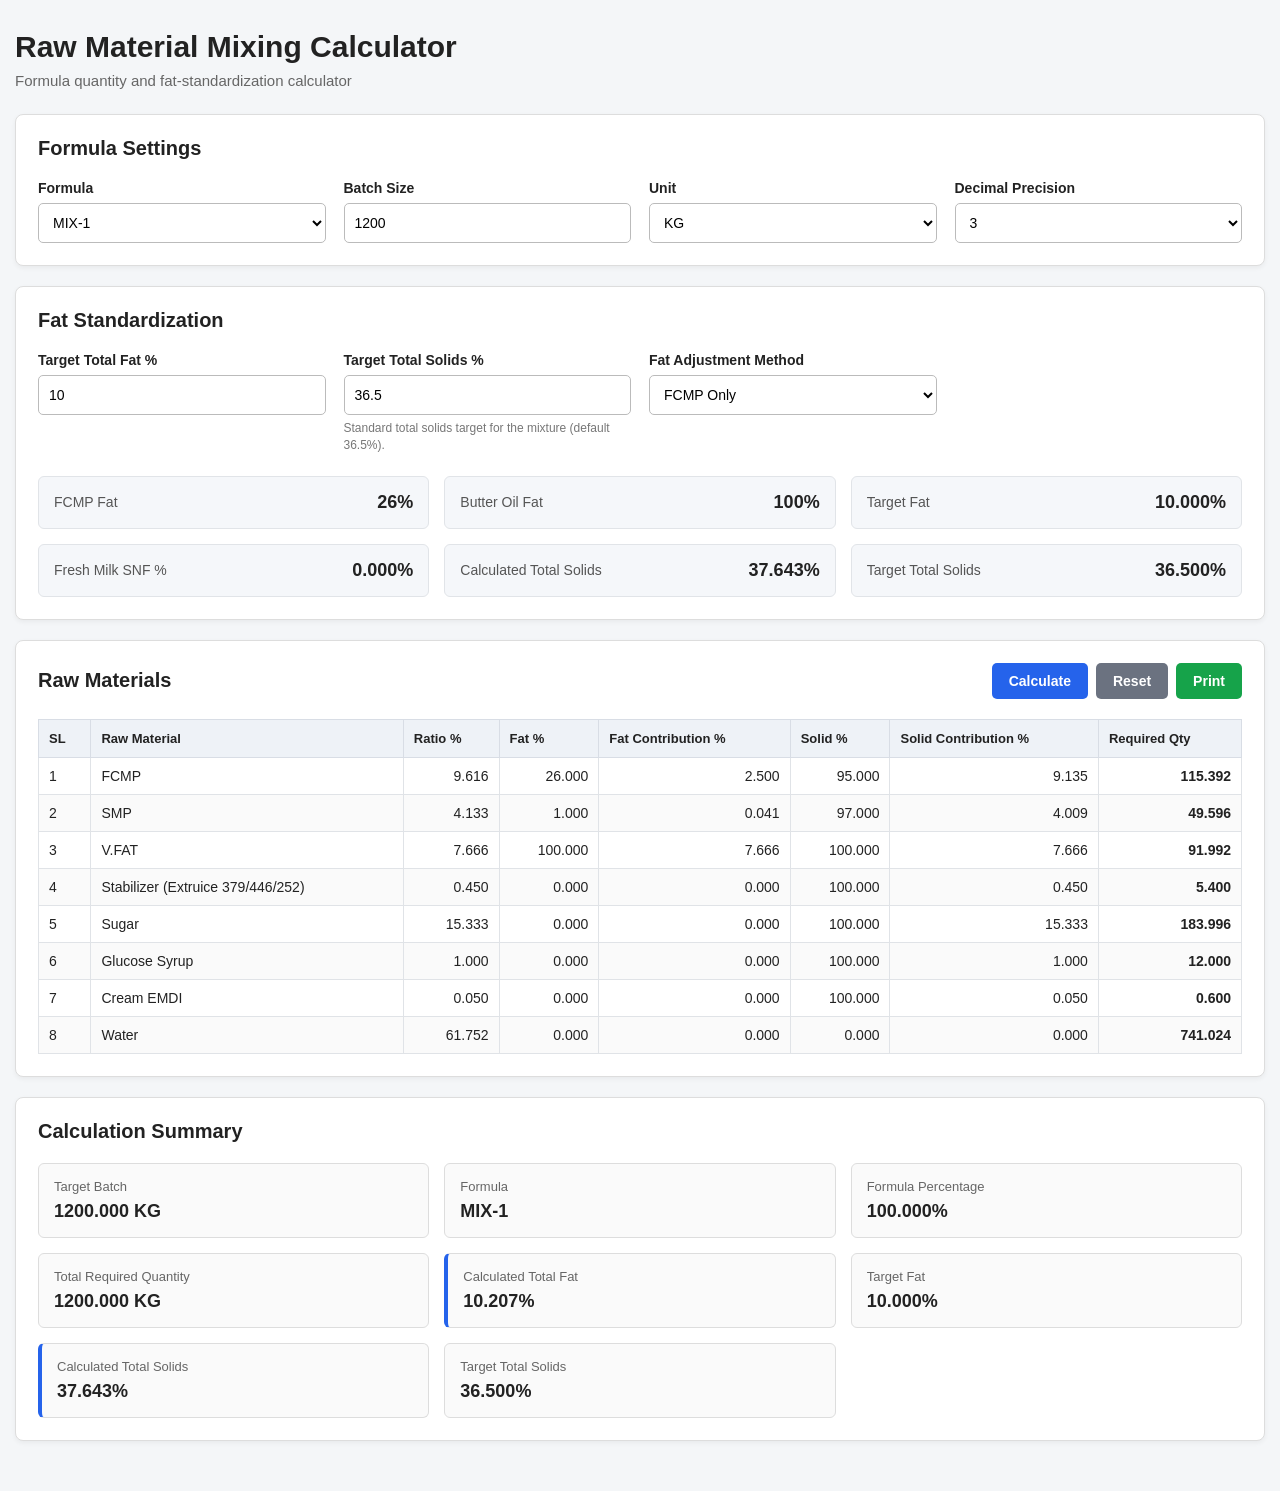
==== index.html @ db416eaf "initial commit" ====
<!DOCTYPE html>
<html lang="en">
<head>
    <meta charset="UTF-8">
    <meta name="viewport" content="width=device-width, initial-scale=1.0">

    <title>Raw Material Mixing Calculator</title>

    <link rel="stylesheet" href="style.css">
</head>

<body>

<div class="container">

    <header class="page-header">
        <h1>Raw Material Mixing Calculator</h1>
        <p>Formula quantity and fat-standardization calculator</p>
    </header>


    <!-- =========================================================
         FORMULA SETTINGS
    ========================================================== -->

    <section class="card">

        <h2>Formula Settings</h2>

        <div class="form-grid">

            <div class="form-group">
                <label for="formulaSelect">
                    Formula
                </label>

                <select id="formulaSelect"></select>
            </div>


            <div class="form-group">
                <label for="batchSize">
                    Batch Size
                </label>

                <input
                    type="number"
                    id="batchSize"
                    value="1200"
                    min="0"
                    step="0.001"
                >
            </div>


            <div class="form-group">
                <label for="unitSelect">
                    Unit
                </label>

                <select id="unitSelect">
                    <option value="KG">KG</option>
                    <option value="G">G</option>
                    <option value="L">L</option>
                    <option value="ML">ML</option>
                    <option value="PCS">PCS</option>
                </select>
            </div>


            <div class="form-group">
                <label for="decimalSelect">
                    Decimal Precision
                </label>

                <select id="decimalSelect">
                    <option value="0">0</option>
                    <option value="1">1</option>
                    <option value="2">2</option>
                    <option value="3" selected>3</option>
                    <option value="4">4</option>
                </select>
            </div>

        </div>

    </section>


    <!-- =========================================================
         FAT STANDARDIZATION
    ========================================================== -->

    <section class="card">

        <h2>Fat Standardization</h2>

        <div class="form-grid">

            <div class="form-group">
                <label for="targetFat">
                    Target Total Fat %
                </label>

                <input
                    type="number"
                    id="targetFat"
                    value="10"
                    min="0"
                    step="0.001"
                >
            </div>


            <div class="form-group">
                <label for="targetSolids">
                    Target Total Solids %
                </label>

                <input
                    type="number"
                    id="targetSolids"
                    value="36.5"
                    min="0"
                    step="0.001"
                >

                <small>
                    Standard total solids target for the mixture (default 36.5%).
                </small>
            </div>


            <div
                class="form-group"
                id="freshMilkFatGroup"
            >
                <label for="freshMilkFat">
                    Fresh Milk Fat %
                </label>

                <input
                    type="number"
                    id="freshMilkFat"
                    value="3.8"
                    min="0"
                    max="100"
                    step="0.001"
                >

                <small>
                    Used only when the selected formula contains Fresh Milk.
                </small>
            </div>


            <div
                class="form-group"
                id="clrGroup"
            >
                <label for="clrValue">
                    Fresh Milk CLR
                </label>

                <input
                    type="number"
                    id="clrValue"
                    value="28.5"
                    min="28"
                    max="31"
                    step="0.01"
                >

                <small>
                    Corrected Lacto Reading (typically 28–31). Used with Fresh Milk fat to calculate SNF.
                </small>
            </div>


            <div class="form-group">
                <label for="adjustmentMethod">
                    Fat Adjustment Method
                </label>

                <select id="adjustmentMethod">

                    <option value="fcmp">
                        FCMP Only
                    </option>

                    <option value="butter">
                        Butter Oil Only
                    </option>

                    <option value="both">
                        FCMP + Butter Oil
                    </option>

                </select>
            </div>


            <div
                class="form-group"
                id="fcmpRatioGroup"
            >
                <label for="fcmpRatio">
                    FCMP Adjustment %
                </label>

                <input
                    type="number"
                    id="fcmpRatio"
                    value="70"
                    min="0"
                    max="100"
                    step="1"
                >

                <small>
                    Remaining percentage is assigned to Butter Oil.
                </small>
            </div>

        </div>


        <div class="fat-info">

            <div class="fat-info-item">
                <span>FCMP Fat</span>
                <strong>26%</strong>
            </div>

            <div class="fat-info-item">
                <span>Butter Oil Fat</span>
                <strong>100%</strong>
            </div>

            <div class="fat-info-item">
                <span>Target Fat</span>
                <strong id="targetFatDisplay">10%</strong>
            </div>

            <div class="fat-info-item">
                <span>Fresh Milk SNF %</span>
                <strong id="snfDisplay">0%</strong>
            </div>

            <div class="fat-info-item">
                <span>Calculated Total Solids</span>
                <strong id="totalSolidsDisplay">0%</strong>
            </div>

            <div class="fat-info-item">
                <span>Target Total Solids</span>
                <strong id="targetSolidsDisplay">36.5%</strong>
            </div>

        </div>

    </section>


    <!-- =========================================================
         MATERIAL TABLE
    ========================================================== -->

    <section class="card">

        <div class="section-header">

            <h2>Raw Materials</h2>

            <div class="button-group">

                <button
                    type="button"
                    class="btn btn-primary"
                    onclick="calculate()"
                >
                    Calculate
                </button>

                <button
                    type="button"
                    class="btn btn-secondary"
                    onclick="resetCalculator()"
                >
                    Reset
                </button>

                <button
                    type="button"
                    class="btn btn-print"
                    onclick="window.print()"
                >
                    Print
                </button>

            </div>

        </div>


        <div
            id="messageBox"
            class="message-box hidden"
        ></div>


        <div class="table-wrapper">

            <table id="materialTable">

                <thead>
                    <tr>
                        <th>SL</th>
                        <th>Raw Material</th>
                        <th>Ratio %</th>
                        <th>Fat %</th>
                        <th>Fat Contribution %</th>
                        <th>Solid %</th>
                        <th>Solid Contribution %</th>
                        <th>Required Qty</th>
                    </tr>
                </thead>

                <tbody id="materialTableBody"></tbody>

            </table>

        </div>

    </section>


    <!-- =========================================================
         SUMMARY
    ========================================================== -->

    <section class="card">

        <h2>Calculation Summary</h2>

        <div class="summary-grid">

            <div class="summary-item">
                <span>Target Batch</span>
                <strong id="summaryBatch">0</strong>
            </div>

            <div class="summary-item">
                <span>Formula</span>
                <strong id="summaryFormula">-</strong>
            </div>

            <div class="summary-item">
                <span>Formula Percentage</span>
                <strong id="summaryPercentage">0%</strong>
            </div>

            <div class="summary-item">
                <span>Total Required Quantity</span>
                <strong id="summaryQuantity">0</strong>
            </div>

            <div class="summary-item fat-summary">
                <span>Calculated Total Fat</span>
                <strong id="summaryFat">0%</strong>
            </div>

            <div class="summary-item">
                <span>Target Fat</span>
                <strong id="summaryTargetFat">10%</strong>
            </div>

            <div class="summary-item fat-summary">
                <span>Calculated Total Solids</span>
                <strong id="summarySolids">0%</strong>
            </div>

            <div class="summary-item">
                <span>Target Total Solids</span>
                <strong id="summaryTargetSolids">36.5%</strong>
            </div>

        </div>

    </section>

</div>


<script src="mixcalculator.js"></script>

</body>
</html>
---- style.css ----
/* ============================================================
   GLOBAL
============================================================ */

* {
    box-sizing: border-box;
}


body {
    margin: 0;

    padding: 30px 15px;

    font-family:
        Arial,
        Helvetica,
        sans-serif;

    background: #f4f6f8;

    color: #222;
}


.container {
    max-width: 1250px;

    margin: 0 auto;
}


/* ============================================================
   HEADER
============================================================ */

.page-header {
    margin-bottom: 25px;
}


.page-header h1 {
    margin: 0 0 8px;

    font-size: 30px;
}


.page-header p {
    margin: 0;

    color: #666;

    font-size: 15px;
}


/* ============================================================
   CARD
============================================================ */

.card {
    background: #fff;

    border: 1px solid #ddd;

    border-radius: 8px;

    padding: 22px;

    margin-bottom: 20px;

    box-shadow:
        0 2px 5px rgba(0, 0, 0, 0.05);
}


.card h2 {
    margin: 0 0 20px;

    font-size: 20px;
}


/* ============================================================
   FORM GRID
============================================================ */

.form-grid {
    display: grid;

    grid-template-columns:
        repeat(4, 1fr);

    gap: 18px;
}


.form-group {
    display: flex;

    flex-direction: column;
}


.form-group label {
    font-weight: 600;

    margin-bottom: 7px;

    font-size: 14px;
}


.form-group input,
.form-group select {
    width: 100%;

    height: 40px;

    padding: 8px 10px;

    border: 1px solid #bbb;

    border-radius: 5px;

    font-size: 14px;

    background: #fff;
}


.form-group input:focus,
.form-group select:focus {
    outline: none;

    border-color: #3578e5;

    box-shadow:
        0 0 0 2px rgba(53, 120, 229, 0.12);
}


.form-group small {
    margin-top: 5px;

    color: #777;

    font-size: 12px;

    line-height: 1.4;
}


/* ============================================================
   FAT INFORMATION
============================================================ */

.fat-info {
    display: grid;

    grid-template-columns:
        repeat(3, 1fr);

    gap: 15px;

    margin-top: 22px;
}


.fat-info-item {
    padding: 15px;

    background: #f5f7fa;

    border: 1px solid #e1e4e8;

    border-radius: 6px;

    display: flex;

    justify-content: space-between;

    align-items: center;
}


.fat-info-item span {
    color: #555;

    font-size: 14px;
}


.fat-info-item strong {
    font-size: 18px;
}


/* ============================================================
   SECTION HEADER
============================================================ */

.section-header {
    display: flex;

    justify-content: space-between;

    align-items: center;

    gap: 15px;

    margin-bottom: 20px;
}


.section-header h2 {
    margin: 0;
}


/* ============================================================
   BUTTONS
============================================================ */

.button-group {
    display: flex;

    gap: 8px;

    flex-wrap: wrap;
}


.btn {
    border: none;

    border-radius: 5px;

    padding: 10px 17px;

    cursor: pointer;

    font-size: 14px;

    font-weight: 600;
}


.btn-primary {
    background: #2563eb;

    color: #fff;
}


.btn-secondary {
    background: #6b7280;

    color: #fff;
}


.btn-print {
    background: #16a34a;

    color: #fff;
}


.btn:hover {
    opacity: 0.9;
}


/* ============================================================
   TABLE
============================================================ */

.table-wrapper {
    overflow-x: auto;
}


table {
    width: 100%;

    border-collapse: collapse;

    min-width: 950px;
}


thead th {
    background: #eef2f7;

    border: 1px solid #d8dde5;

    padding: 11px 10px;

    text-align: left;

    font-size: 13px;

    white-space: nowrap;
}


tbody td {
    border: 1px solid #e0e3e7;

    padding: 10px;

    font-size: 14px;
}


tbody tr:nth-child(even) {
    background: #fafafa;
}


tbody tr:hover {
    background: #f1f5f9;
}


.number-cell {
    text-align: right;

    white-space: nowrap;
}


.required-quantity {
    font-weight: 600;
}


/* ============================================================
   SUMMARY
============================================================ */

.summary-grid {
    display: grid;

    grid-template-columns:
        repeat(3, 1fr);

    gap: 15px;
}


.summary-item {
    border: 1px solid #ddd;

    border-radius: 6px;

    padding: 15px;

    background: #fafafa;
}


.summary-item span {
    display: block;

    color: #666;

    font-size: 13px;

    margin-bottom: 7px;
}


.summary-item strong {
    font-size: 18px;
}


.fat-summary {
    border-left: 4px solid #2563eb;
}


/* ============================================================
   MESSAGE
============================================================ */

.message-box {
    padding: 12px 15px;

    border-radius: 5px;

    margin-bottom: 18px;

    font-size: 14px;

    line-height: 1.5;
}


.message-box.warning {
    background: #fff7ed;

    border: 1px solid #fed7aa;

    color: #9a3412;
}


.message-box.error {
    background: #fef2f2;

    border: 1px solid #fecaca;

    color: #991b1b;
}


.hidden {
    display: none !important;
}


/* ============================================================
   RESPONSIVE
============================================================ */

@media (max-width: 900px) {

    .form-grid {
        grid-template-columns:
            repeat(2, 1fr);
    }


    .summary-grid {
        grid-template-columns:
            repeat(2, 1fr);
    }

}


@media (max-width: 600px) {

    body {
        padding: 15px 10px;
    }


    .card {
        padding: 15px;
    }


    .form-grid {
        grid-template-columns: 1fr;
    }


    .fat-info {
        grid-template-columns: 1fr;
    }


    .summary-grid {
        grid-template-columns: 1fr;
    }


    .section-header {
        flex-direction: column;

        align-items: flex-start;
    }


    .page-header h1 {
        font-size: 24px;
    }

}


/* ============================================================
   PRINT
============================================================ */

@media print {

    body {
        background: #fff;

        padding: 0;
    }


    .card {
        box-shadow: none;

        border: 1px solid #aaa;

        break-inside: avoid;
    }


    .button-group {
        display: none;
    }


    .form-group input,
    .form-group select {
        border: none;

        padding-left: 0;

        background: transparent;
    }


    .message-box {
        display: none;
    }

}
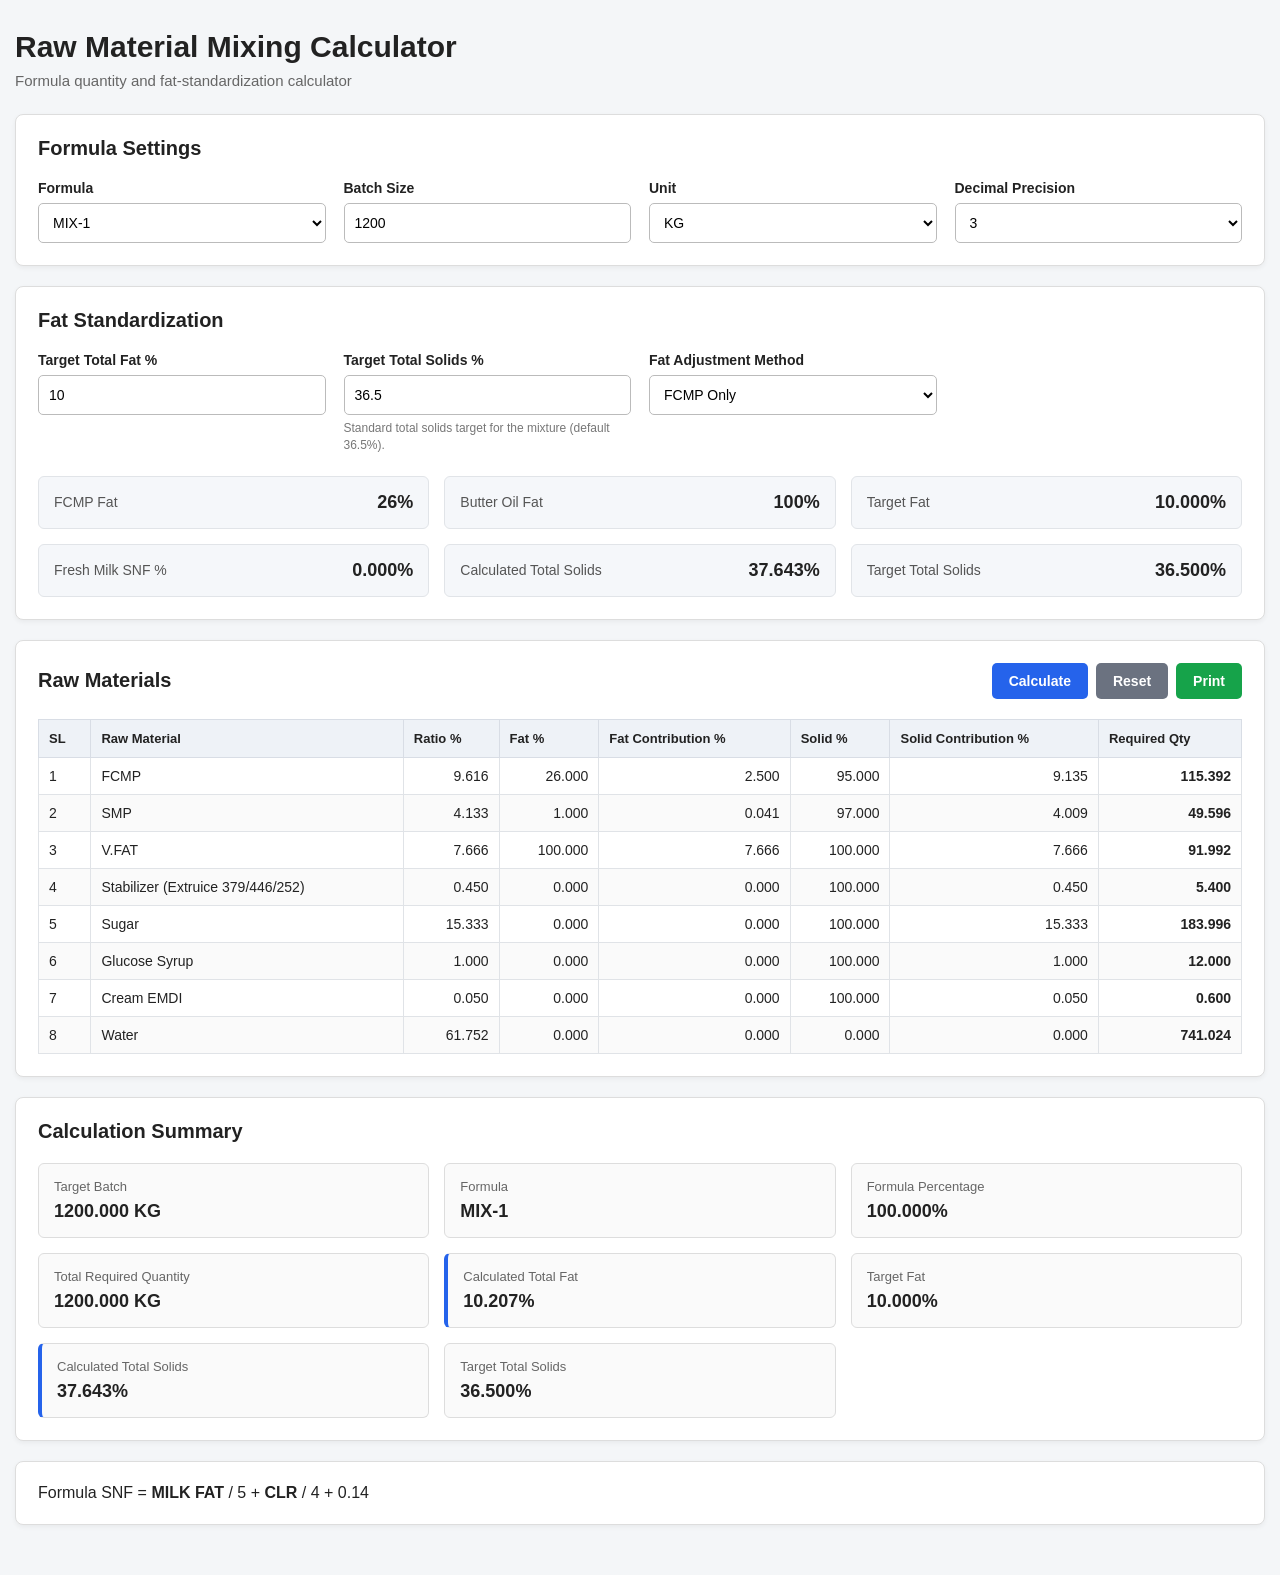
==== commit b7d4a9a6: "formula for SNF updated" ====
--- a/index.html
+++ b/index.html
@@ -1,398 +1,317 @@
-<!DOCTYPE html>
+<!doctype html>
 <html lang="en">
-<head>
-    <meta charset="UTF-8">
-    <meta name="viewport" content="width=device-width, initial-scale=1.0">
+  <head>
+    <meta charset="UTF-8" />
+    <meta name="viewport" content="width=device-width, initial-scale=1.0" />
 
     <title>Raw Material Mixing Calculator</title>
 
-    <link rel="stylesheet" href="style.css">
-</head>
-
-<body>
-
-<div class="container">
-
-    <header class="page-header">
+    <link rel="stylesheet" href="style.css" />
+  </head>
+
+  <body>
+    <div class="container">
+      <header class="page-header">
         <h1>Raw Material Mixing Calculator</h1>
         <p>Formula quantity and fat-standardization calculator</p>
-    </header>
-
-
-    <!-- =========================================================
+      </header>
+
+      <!-- =========================================================
          FORMULA SETTINGS
     ========================================================== -->
 
-    <section class="card">
-
+      <section class="card">
         <h2>Formula Settings</h2>
 
         <div class="form-grid">
-
-            <div class="form-group">
-                <label for="formulaSelect">
-                    Formula
-                </label>
-
-                <select id="formulaSelect"></select>
-            </div>
-
-
-            <div class="form-group">
-                <label for="batchSize">
-                    Batch Size
-                </label>
-
-                <input
-                    type="number"
-                    id="batchSize"
-                    value="1200"
-                    min="0"
-                    step="0.001"
-                >
-            </div>
-
-
-            <div class="form-group">
-                <label for="unitSelect">
-                    Unit
-                </label>
-
-                <select id="unitSelect">
-                    <option value="KG">KG</option>
-                    <option value="G">G</option>
-                    <option value="L">L</option>
-                    <option value="ML">ML</option>
-                    <option value="PCS">PCS</option>
-                </select>
-            </div>
-
-
-            <div class="form-group">
-                <label for="decimalSelect">
-                    Decimal Precision
-                </label>
-
-                <select id="decimalSelect">
-                    <option value="0">0</option>
-                    <option value="1">1</option>
-                    <option value="2">2</option>
-                    <option value="3" selected>3</option>
-                    <option value="4">4</option>
-                </select>
-            </div>
-
-        </div>
-
-    </section>
-
-
-    <!-- =========================================================
+          <div class="form-group">
+            <label for="formulaSelect"> Formula </label>
+
+            <select id="formulaSelect"></select>
+          </div>
+
+          <div class="form-group">
+            <label for="batchSize"> Batch Size </label>
+
+            <input
+              type="number"
+              id="batchSize"
+              value="1200"
+              min="0"
+              step="0.001"
+            />
+          </div>
+
+          <div class="form-group">
+            <label for="unitSelect"> Unit </label>
+
+            <select id="unitSelect">
+              <option value="KG">KG</option>
+              <option value="G">G</option>
+              <option value="L">L</option>
+              <option value="ML">ML</option>
+              <option value="PCS">PCS</option>
+            </select>
+          </div>
+
+          <div class="form-group">
+            <label for="decimalSelect"> Decimal Precision </label>
+
+            <select id="decimalSelect">
+              <option value="0">0</option>
+              <option value="1">1</option>
+              <option value="2">2</option>
+              <option value="3" selected>3</option>
+              <option value="4">4</option>
+            </select>
+          </div>
+        </div>
+      </section>
+
+      <!-- =========================================================
          FAT STANDARDIZATION
     ========================================================== -->
 
-    <section class="card">
-
+      <section class="card">
         <h2>Fat Standardization</h2>
 
         <div class="form-grid">
-
-            <div class="form-group">
-                <label for="targetFat">
-                    Target Total Fat %
-                </label>
-
-                <input
-                    type="number"
-                    id="targetFat"
-                    value="10"
-                    min="0"
-                    step="0.001"
-                >
-            </div>
-
-
-            <div class="form-group">
-                <label for="targetSolids">
-                    Target Total Solids %
-                </label>
-
-                <input
-                    type="number"
-                    id="targetSolids"
-                    value="36.5"
-                    min="0"
-                    step="0.001"
-                >
-
-                <small>
-                    Standard total solids target for the mixture (default 36.5%).
-                </small>
-            </div>
-
-
-            <div
-                class="form-group"
-                id="freshMilkFatGroup"
-            >
-                <label for="freshMilkFat">
-                    Fresh Milk Fat %
-                </label>
-
-                <input
-                    type="number"
-                    id="freshMilkFat"
-                    value="3.8"
-                    min="0"
-                    max="100"
-                    step="0.001"
-                >
-
-                <small>
-                    Used only when the selected formula contains Fresh Milk.
-                </small>
-            </div>
-
-
-            <div
-                class="form-group"
-                id="clrGroup"
-            >
-                <label for="clrValue">
-                    Fresh Milk CLR
-                </label>
-
-                <input
-                    type="number"
-                    id="clrValue"
-                    value="28.5"
-                    min="28"
-                    max="31"
-                    step="0.01"
-                >
-
-                <small>
-                    Corrected Lacto Reading (typically 28–31). Used with Fresh Milk fat to calculate SNF.
-                </small>
-            </div>
-
-
-            <div class="form-group">
-                <label for="adjustmentMethod">
-                    Fat Adjustment Method
-                </label>
-
-                <select id="adjustmentMethod">
-
-                    <option value="fcmp">
-                        FCMP Only
-                    </option>
-
-                    <option value="butter">
-                        Butter Oil Only
-                    </option>
-
-                    <option value="both">
-                        FCMP + Butter Oil
-                    </option>
-
-                </select>
-            </div>
-
-
-            <div
-                class="form-group"
-                id="fcmpRatioGroup"
-            >
-                <label for="fcmpRatio">
-                    FCMP Adjustment %
-                </label>
-
-                <input
-                    type="number"
-                    id="fcmpRatio"
-                    value="70"
-                    min="0"
-                    max="100"
-                    step="1"
-                >
-
-                <small>
-                    Remaining percentage is assigned to Butter Oil.
-                </small>
-            </div>
-
-        </div>
-
+          <div class="form-group">
+            <label for="targetFat"> Target Total Fat % </label>
+
+            <input
+              type="number"
+              id="targetFat"
+              value="10"
+              min="0"
+              step="0.001"
+            />
+          </div>
+
+          <div class="form-group">
+            <label for="targetSolids"> Target Total Solids % </label>
+
+            <input
+              type="number"
+              id="targetSolids"
+              value="36.5"
+              min="0"
+              step="0.001"
+            />
+
+            <small>
+              Standard total solids target for the mixture (default 36.5%).
+            </small>
+          </div>
+
+          <div class="form-group" id="freshMilkFatGroup">
+            <label for="freshMilkFat"> Fresh Milk Fat % </label>
+
+            <input
+              type="number"
+              id="freshMilkFat"
+              value="3.8"
+              min="0"
+              max="100"
+              step="0.001"
+            />
+
+            <small>
+              Used only when the selected formula contains Fresh Milk.
+            </small>
+          </div>
+
+          <div class="form-group" id="clrGroup">
+            <label for="clrValue"> Fresh Milk CLR </label>
+
+            <input
+              type="number"
+              id="clrValue"
+              value="28.5"
+              min="28"
+              max="31"
+              step="0.01"
+            />
+
+            <small>
+              Corrected Lacto Reading (typically 28–31). Used with Fresh Milk
+              fat to calculate SNF.
+            </small>
+          </div>
+
+          <div class="form-group">
+            <label for="adjustmentMethod"> Fat Adjustment Method </label>
+
+            <select id="adjustmentMethod">
+              <option value="fcmp">FCMP Only</option>
+
+              <option value="butter">Butter Oil Only</option>
+
+              <option value="both">FCMP + Butter Oil</option>
+            </select>
+          </div>
+
+          <div class="form-group" id="fcmpRatioGroup">
+            <label for="fcmpRatio"> FCMP Adjustment % </label>
+
+            <input
+              type="number"
+              id="fcmpRatio"
+              value="70"
+              min="0"
+              max="100"
+              step="1"
+            />
+
+            <small> Remaining percentage is assigned to Butter Oil. </small>
+          </div>
+        </div>
 
         <div class="fat-info">
-
-            <div class="fat-info-item">
-                <span>FCMP Fat</span>
-                <strong>26%</strong>
-            </div>
-
-            <div class="fat-info-item">
-                <span>Butter Oil Fat</span>
-                <strong>100%</strong>
-            </div>
-
-            <div class="fat-info-item">
-                <span>Target Fat</span>
-                <strong id="targetFatDisplay">10%</strong>
-            </div>
-
-            <div class="fat-info-item">
-                <span>Fresh Milk SNF %</span>
-                <strong id="snfDisplay">0%</strong>
-            </div>
-
-            <div class="fat-info-item">
-                <span>Calculated Total Solids</span>
-                <strong id="totalSolidsDisplay">0%</strong>
-            </div>
-
-            <div class="fat-info-item">
-                <span>Target Total Solids</span>
-                <strong id="targetSolidsDisplay">36.5%</strong>
-            </div>
-
-        </div>
-
-    </section>
-
-
-    <!-- =========================================================
+          <div class="fat-info-item">
+            <span>FCMP Fat</span>
+            <strong>26%</strong>
+          </div>
+
+          <div class="fat-info-item">
+            <span>Butter Oil Fat</span>
+            <strong>100%</strong>
+          </div>
+
+          <div class="fat-info-item">
+            <span>Target Fat</span>
+            <strong id="targetFatDisplay">10%</strong>
+          </div>
+
+          <div class="fat-info-item">
+            <span>Fresh Milk SNF %</span>
+            <strong id="snfDisplay">0%</strong>
+          </div>
+
+          <div class="fat-info-item">
+            <span>Calculated Total Solids</span>
+            <strong id="totalSolidsDisplay">0%</strong>
+          </div>
+
+          <div class="fat-info-item">
+            <span>Target Total Solids</span>
+            <strong id="targetSolidsDisplay">36.5%</strong>
+          </div>
+        </div>
+      </section>
+
+      <!-- =========================================================
          MATERIAL TABLE
     ========================================================== -->
 
-    <section class="card">
-
+      <section class="card">
         <div class="section-header">
-
-            <h2>Raw Materials</h2>
-
-            <div class="button-group">
-
-                <button
-                    type="button"
-                    class="btn btn-primary"
-                    onclick="calculate()"
-                >
-                    Calculate
-                </button>
-
-                <button
-                    type="button"
-                    class="btn btn-secondary"
-                    onclick="resetCalculator()"
-                >
-                    Reset
-                </button>
-
-                <button
-                    type="button"
-                    class="btn btn-print"
-                    onclick="window.print()"
-                >
-                    Print
-                </button>
-
-            </div>
-
-        </div>
-
-
-        <div
-            id="messageBox"
-            class="message-box hidden"
-        ></div>
-
+          <h2>Raw Materials</h2>
+
+          <div class="button-group">
+            <button type="button" class="btn btn-primary" onclick="calculate()">
+              Calculate
+            </button>
+
+            <button
+              type="button"
+              class="btn btn-secondary"
+              onclick="resetCalculator()"
+            >
+              Reset
+            </button>
+
+            <button
+              type="button"
+              class="btn btn-print"
+              onclick="window.print()"
+            >
+              Print
+            </button>
+          </div>
+        </div>
+
+        <div id="messageBox" class="message-box hidden"></div>
 
         <div class="table-wrapper">
-
-            <table id="materialTable">
-
-                <thead>
-                    <tr>
-                        <th>SL</th>
-                        <th>Raw Material</th>
-                        <th>Ratio %</th>
-                        <th>Fat %</th>
-                        <th>Fat Contribution %</th>
-                        <th>Solid %</th>
-                        <th>Solid Contribution %</th>
-                        <th>Required Qty</th>
-                    </tr>
-                </thead>
-
-                <tbody id="materialTableBody"></tbody>
-
-            </table>
-
-        </div>
-
-    </section>
-
-
-    <!-- =========================================================
+          <table id="materialTable">
+            <thead>
+              <tr>
+                <th>SL</th>
+                <th>Raw Material</th>
+                <th>Ratio %</th>
+                <th>Fat %</th>
+                <th>Fat Contribution %</th>
+                <th>Solid %</th>
+                <th>Solid Contribution %</th>
+                <th>Required Qty</th>
+              </tr>
+            </thead>
+
+            <tbody id="materialTableBody"></tbody>
+          </table>
+        </div>
+      </section>
+
+      <!-- =========================================================
          SUMMARY
     ========================================================== -->
 
-    <section class="card">
-
+      <section class="card">
         <h2>Calculation Summary</h2>
 
         <div class="summary-grid">
-
-            <div class="summary-item">
-                <span>Target Batch</span>
-                <strong id="summaryBatch">0</strong>
-            </div>
-
-            <div class="summary-item">
-                <span>Formula</span>
-                <strong id="summaryFormula">-</strong>
-            </div>
-
-            <div class="summary-item">
-                <span>Formula Percentage</span>
-                <strong id="summaryPercentage">0%</strong>
-            </div>
-
-            <div class="summary-item">
-                <span>Total Required Quantity</span>
-                <strong id="summaryQuantity">0</strong>
-            </div>
-
-            <div class="summary-item fat-summary">
-                <span>Calculated Total Fat</span>
-                <strong id="summaryFat">0%</strong>
-            </div>
-
-            <div class="summary-item">
-                <span>Target Fat</span>
-                <strong id="summaryTargetFat">10%</strong>
-            </div>
-
-            <div class="summary-item fat-summary">
-                <span>Calculated Total Solids</span>
-                <strong id="summarySolids">0%</strong>
-            </div>
-
-            <div class="summary-item">
-                <span>Target Total Solids</span>
-                <strong id="summaryTargetSolids">36.5%</strong>
-            </div>
-
-        </div>
-
-    </section>
-
-</div>
-
-
-<script src="mixcalculator.js"></script>
-
-</body>
-</html>+          <div class="summary-item">
+            <span>Target Batch</span>
+            <strong id="summaryBatch">0</strong>
+          </div>
+
+          <div class="summary-item">
+            <span>Formula</span>
+            <strong id="summaryFormula">-</strong>
+          </div>
+
+          <div class="summary-item">
+            <span>Formula Percentage</span>
+            <strong id="summaryPercentage">0%</strong>
+          </div>
+
+          <div class="summary-item">
+            <span>Total Required Quantity</span>
+            <strong id="summaryQuantity">0</strong>
+          </div>
+
+          <div class="summary-item fat-summary">
+            <span>Calculated Total Fat</span>
+            <strong id="summaryFat">0%</strong>
+          </div>
+
+          <div class="summary-item">
+            <span>Target Fat</span>
+            <strong id="summaryTargetFat">10%</strong>
+          </div>
+
+          <div class="summary-item fat-summary">
+            <span>Calculated Total Solids</span>
+            <strong id="summarySolids">0%</strong>
+          </div>
+
+          <div class="summary-item">
+            <span>Target Total Solids</span>
+            <strong id="summaryTargetSolids">36.5%</strong>
+          </div>
+        </div>
+      </section>
+      <section class="card">
+        <div class="fat-info-formula">
+          <span class="formula-label">Formula</span>
+          <span class="formula">
+            SNF = <b>MILK FAT</b> / 5 + <b>CLR</b> / 4 + 0.14
+          </span>
+        </div>
+      </section>
+    </div>
+
+    <script src="mixcalculator.js"></script>
+  </body>
+</html>
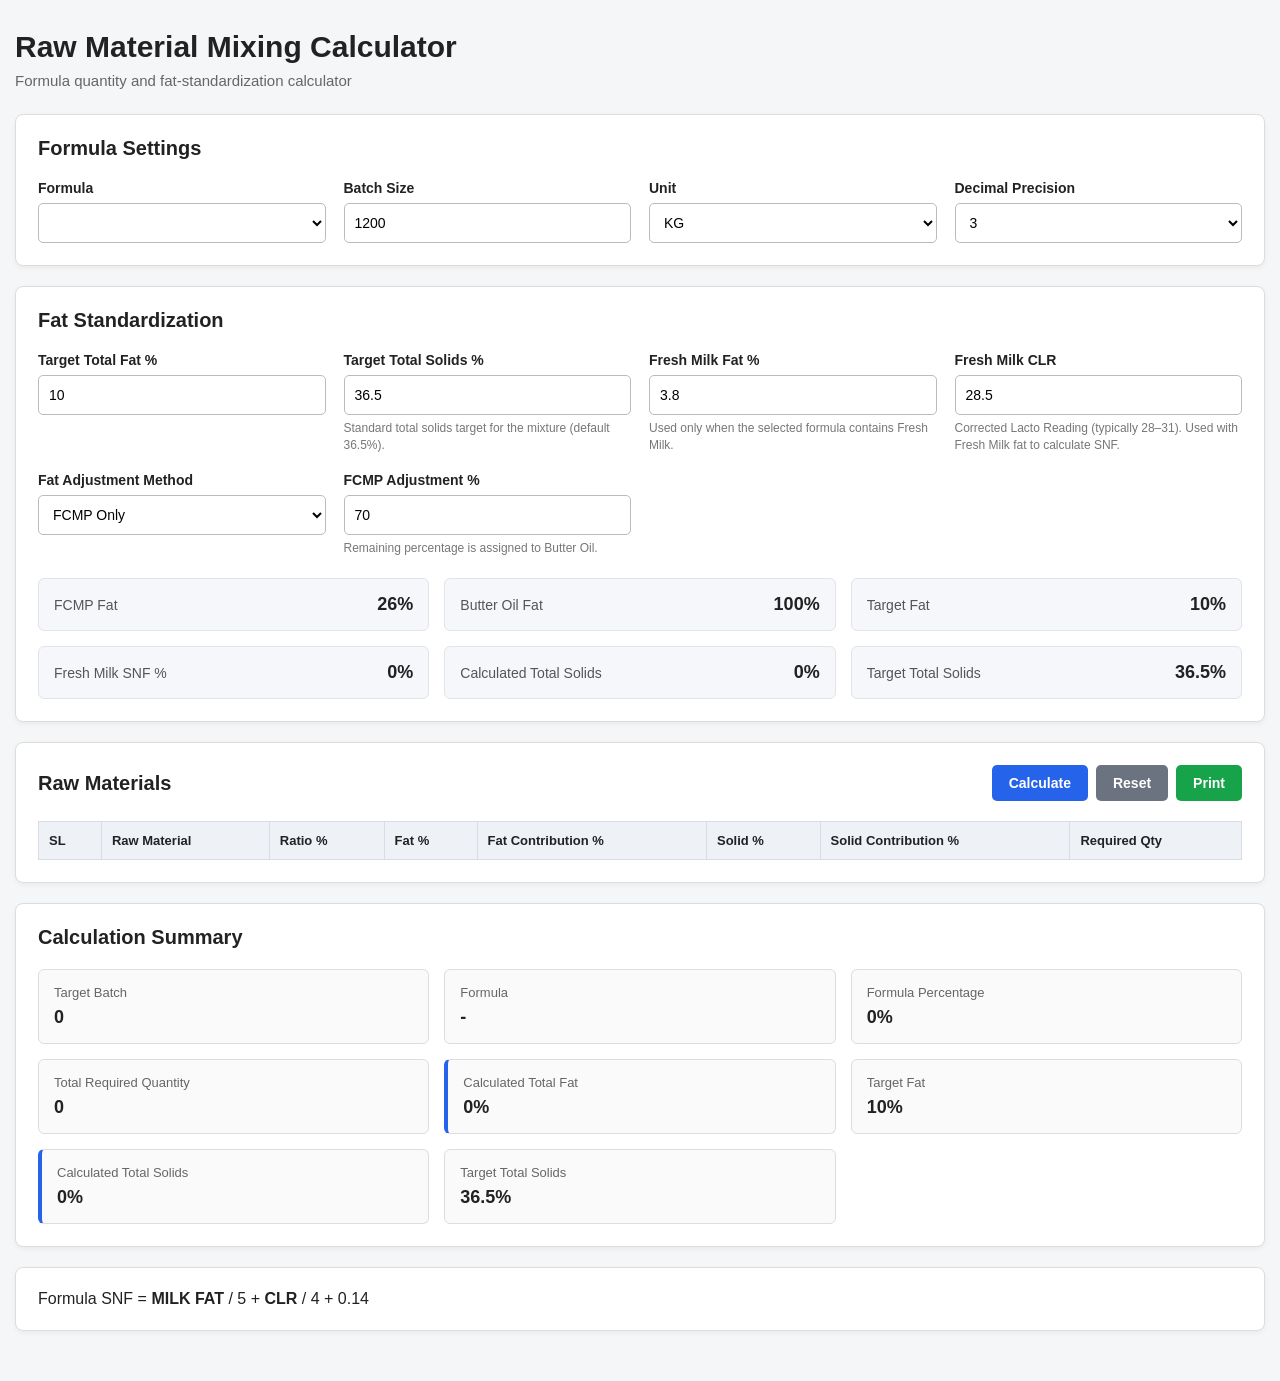
==== commit 5595a1f4: "adding mix options" ====
--- a/index.html
+++ b/index.html
@@ -147,7 +147,7 @@
 
               <option value="butter">Butter Oil Only</option>
 
-              <option value="both">FCMP + Butter Oil</option>
+              <option value="both">SMP + Butter Oil</option>
             </select>
           </div>
 
--- a/style.css
+++ b/style.css
@@ -337,6 +337,19 @@
 }
 
 
+.qty-ltr {
+    display: inline-block;
+
+    margin-top: 2px;
+
+    font-weight: 400;
+
+    font-size: 12px;
+
+    color: #666;
+}
+
+
 /* ============================================================
    SUMMARY
 ============================================================ */
